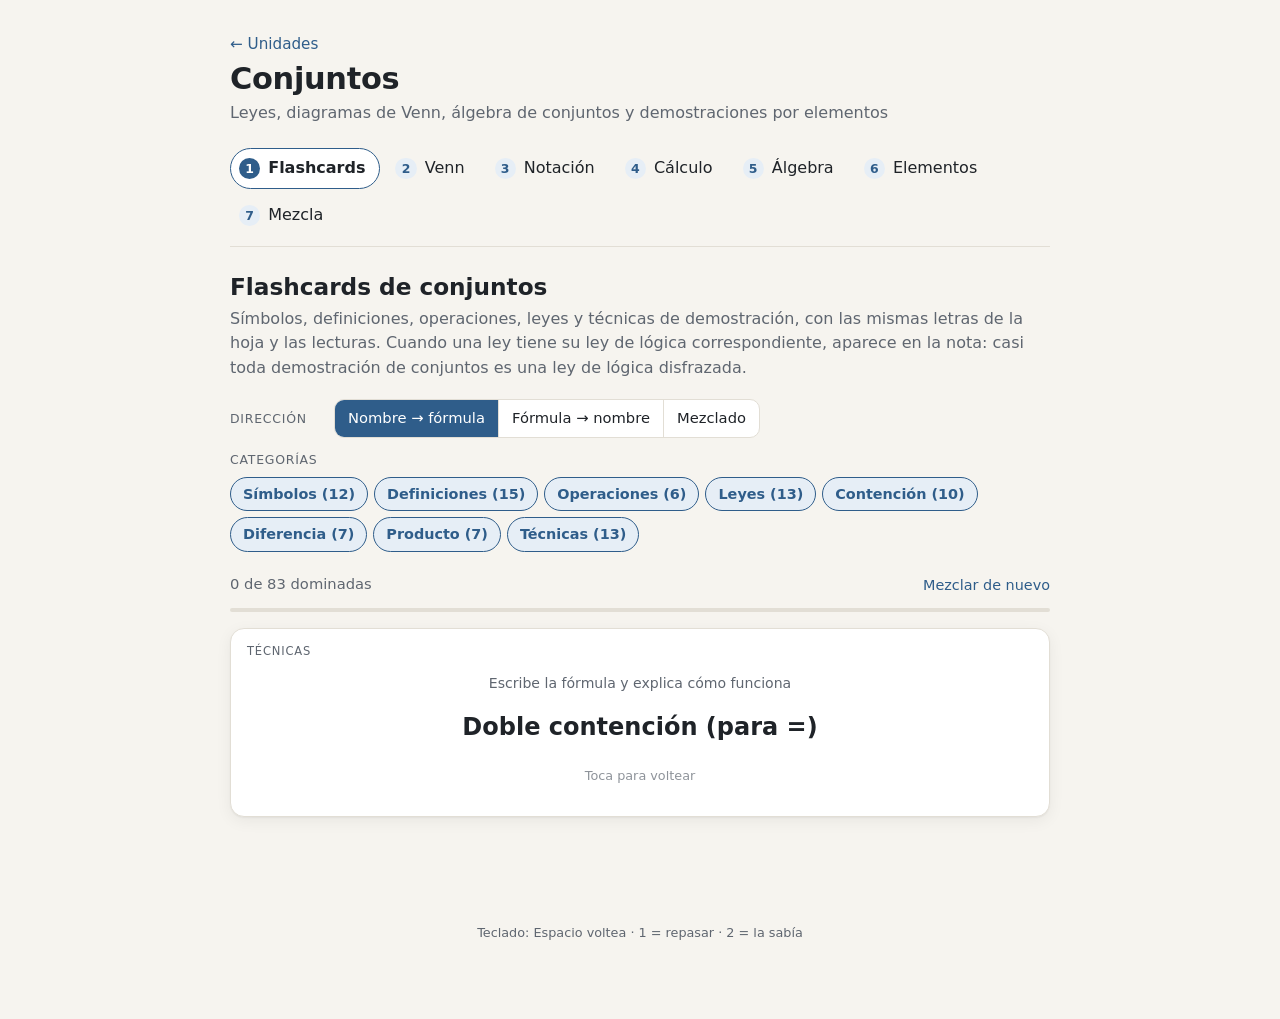
==== conjuntos/index.html @ 564791e5 "Conjuntos" ====
<!DOCTYPE html>
<html lang="es">
<head>
  <meta charset="utf-8">
  <meta name="viewport" content="width=device-width, initial-scale=1">
  <title>Conjuntos · Estudio de Matemáticas</title>
  <link rel="stylesheet" href="../assets/css/estilos.css">
  <link rel="stylesheet" href="../assets/css/extras.css">
</head>
<body>
  <header class="encabezado">
    <a class="volver" href="../">← Unidades</a>
    <h1>Conjuntos</h1>
    <p class="sub">Leyes, diagramas de Venn, álgebra de conjuntos y demostraciones por elementos</p>
  </header>
  <main id="app"></main>

  <!-- Núcleo y motores compartidos -->
  <script src="../assets/js/estudio.js"></script>
  <script src="../assets/js/tarjetas.js"></script>
  <script src="../assets/js/problemas.js"></script>
  <script src="../assets/js/conjuntos-expr.js"></script>
  <script src="../assets/js/venn.js"></script>

  <!-- Datos de esta unidad: el orden de los scripts es el orden de las pestañas -->
  <script>ESTUDIO.unidad({ id: 'conjuntos', titulo: 'Conjuntos' });</script>
  <script src="datos/flashcards.js"></script>
  <script src="datos/venn-ejercicios.js"></script>
  <script src="datos/notacion.js"></script>
  <script src="datos/calculo.js"></script>
  <script src="datos/algebra.js"></script>
  <script src="datos/elementos.js"></script>
  <script src="mezcla.js"></script>

  <script>ESTUDIO.iniciar();</script>
</body>
</html>
---- assets/css/estilos.css ----
:root {
  --fondo: #f6f4ef;
  --superficie: #ffffff;
  --tinta: #1f2328;
  --tenue: #5f6670;
  --borde: #e2ded5;
  --acento: #2f5d8a;
  --acento-suave: #e6eef6;
  --ok: #2e7d4f;
  --ok-suave: #e5f3ea;
  --aviso: #a3591b;
  --aviso-suave: #fbeee2;
  --sombra: 0 1px 2px rgb(0 0 0 / .05), 0 4px 16px rgb(0 0 0 / .06);
  --radio: 14px;
  --fuente: system-ui, -apple-system, "Segoe UI", Roboto, "Helvetica Neue", Arial, sans-serif;
  --fuente-formula: "Cambria Math", "STIX Two Math", "Latin Modern Math", "Cambria", "Georgia", "Segoe UI Symbol", serif;
}
@media (prefers-color-scheme: dark) {
  :root {
    --fondo: #16181c;
    --superficie: #1f2228;
    --tinta: #e8e6e1;
    --tenue: #9ba1aa;
    --borde: #33373f;
    --acento: #7fb0e0;
    --acento-suave: #24303d;
    --ok: #6fc995;
    --ok-suave: #1e3328;
    --aviso: #e8a46a;
    --aviso-suave: #3a2a1d;
    --sombra: 0 1px 2px rgb(0 0 0 / .3), 0 4px 16px rgb(0 0 0 / .3);
  }
}

* { box-sizing: border-box; }
body {
  margin: 0;
  background: var(--fondo);
  color: var(--tinta);
  font: 16px/1.55 var(--fuente);
}
main { max-width: 860px; margin: 0 auto; padding: 0 20px 64px; }
h1, h2, h3 { line-height: 1.2; }
button { font: inherit; color: inherit; }
.oculto { display: none !important; }

/* ---------- Encabezado ---------- */
.encabezado { max-width: 860px; margin: 0 auto; padding: 32px 20px 12px; }
.encabezado h1 { margin: 4px 0 4px; font-size: 1.9rem; letter-spacing: -.01em; }
.encabezado .sub { margin: 0; color: var(--tenue); }
.volver { color: var(--acento); text-decoration: none; font-size: .95rem; }
.volver:hover { text-decoration: underline; }

/* ---------- Inicio ---------- */
.unidades { list-style: none; padding: 0; margin: 20px 0; display: grid; gap: 12px; }
.unidad {
  display: flex; gap: 16px; align-items: center;
  padding: 18px 20px; border-radius: var(--radio);
  background: var(--superficie); border: 1px solid var(--borde); box-shadow: var(--sombra);
  color: inherit; text-decoration: none;
}
a.unidad:hover { border-color: var(--acento); }
.unidad strong { display: block; font-size: 1.15rem; }
.unidad small { color: var(--tenue); font-size: .92rem; }
.unidad.pendiente { opacity: .55; box-shadow: none; }
.num {
  flex: none; display: inline-grid; place-items: center;
  width: 2em; height: 2em; border-radius: 50%;
  background: var(--acento-suave); color: var(--acento); font-weight: 650; font-size: .85rem;
}

/* ---------- Pestañas ---------- */
.pestanas {
  position: sticky; top: 0; z-index: 5;
  display: flex; gap: 6px; overflow-x: auto; padding: 10px 0;
  background: var(--fondo); border-bottom: 1px solid var(--borde);
  scrollbar-width: thin;
}
@media (min-width: 700px) { .pestanas { flex-wrap: wrap; } }
.pestana {
  flex: none; display: flex; gap: 8px; align-items: center;
  padding: 7px 14px 7px 8px; border-radius: 999px; cursor: pointer;
  background: transparent; border: 1px solid transparent; white-space: nowrap;
}
.pestana .num { width: 1.7em; height: 1.7em; font-size: .78rem; }
.pestana:hover { background: var(--superficie); border-color: var(--borde); }
.pestana[aria-current="page"] { background: var(--superficie); border-color: var(--acento); font-weight: 600; }
.pestana[aria-current="page"] .num { background: var(--acento); color: var(--superficie); }

.panel h2 { margin: 26px 0 6px; font-size: 1.45rem; }
.descripcion { color: var(--tenue); margin: 0 0 18px; }

/* ---------- Controles de tarjetas ---------- */
.controles { display: grid; gap: 12px; margin-bottom: 18px; }
.control { display: flex; flex-wrap: wrap; gap: 8px 12px; align-items: center; }
.etiqueta { font-size: .78rem; text-transform: uppercase; letter-spacing: .06em; color: var(--tenue); min-width: 92px; }
.segmentado { display: inline-flex; border: 1px solid var(--borde); border-radius: 10px; overflow: hidden; background: var(--superficie); }
.seg { padding: 7px 13px; border: 0; background: transparent; cursor: pointer; font-size: .92rem; }
.seg + .seg { border-left: 1px solid var(--borde); }
.seg[aria-pressed="true"] { background: var(--acento); color: var(--superficie); }
.chips { display: flex; flex-wrap: wrap; gap: 6px; }
.chip {
  padding: 5px 12px; border-radius: 999px; cursor: pointer; font-size: .9rem;
  border: 1px solid var(--borde); background: var(--superficie); color: var(--tenue);
}
.chip[aria-pressed="true"] { border-color: var(--acento); background: var(--acento-suave); color: var(--acento); font-weight: 600; }

/* ---------- Progreso ---------- */
.progreso { display: flex; flex-wrap: wrap; gap: 6px 16px; align-items: center; font-size: .92rem; color: var(--tenue); }
.progreso > :last-child { margin-left: auto; }
.barra { height: 4px; border-radius: 4px; background: var(--borde); margin: 8px 0 16px; overflow: hidden; }
.barra > div { height: 100%; background: var(--acento); transition: width .25s; }
.etiqueta-origen { padding: 2px 10px; border-radius: 999px; background: var(--acento-suave); color: var(--acento); font-weight: 600; font-size: .82rem; }
.btn-texto { border: 0; background: none; color: var(--acento); cursor: pointer; padding: 4px 0; font-size: .9rem; }
.btn-texto:hover { text-decoration: underline; }

/* ---------- Tarjeta ---------- */
.zona-tarjeta { perspective: 1400px; }
.tarjeta {
  display: grid; width: 100%; min-height: 280px; padding: 0; border: 0; background: none;
  cursor: pointer; text-align: center;
  transform-style: preserve-3d; transition: transform .45s cubic-bezier(.2, .7, .2, 1);
}
.tarjeta.volteada { transform: rotateY(180deg); }
.cara {
  grid-area: 1 / 1; display: flex; flex-direction: column; justify-content: center; align-items: center; gap: 14px;
  padding: 44px 28px 30px; border-radius: var(--radio);
  background: var(--superficie); border: 1px solid var(--borde); box-shadow: var(--sombra);
  backface-visibility: hidden; -webkit-backface-visibility: hidden; position: relative;
}
.reverso { transform: rotateY(180deg); border-color: var(--acento); }
.cat {
  position: absolute; top: 14px; left: 16px;
  font-size: .72rem; text-transform: uppercase; letter-spacing: .07em; color: var(--tenue);
}
.indicacion { font-size: .88rem; color: var(--tenue); }
.nombre-grande { font-size: 1.5rem; font-weight: 650; }
.toca { font-size: .8rem; color: var(--tenue); opacity: .7; margin-top: 6px; }
.tarjeta:focus-visible { outline: none; }
.tarjeta:focus-visible .cara { outline: 3px solid var(--acento); outline-offset: 2px; }
@media (prefers-reduced-motion: reduce) { .tarjeta { transition: none; } }

/* ---------- Fórmulas ---------- */
.formula { font-family: var(--fuente-formula); }
.formula.grande { font-size: 1.45rem; line-height: 1.6; }
.formula.enunciado { text-align: center; padding: 10px 0; }
.formula-linea { font-family: var(--fuente-formula); }

/* ---------- Botones ---------- */
.acciones { display: flex; flex-wrap: wrap; gap: 10px; justify-content: center; margin: 18px 0; }
.btn {
  padding: 10px 18px; border-radius: 10px; cursor: pointer;
  border: 1px solid var(--borde); background: var(--superficie); font-weight: 550;
}
.btn:hover { border-color: var(--acento); }
.btn.primario { background: var(--acento); border-color: var(--acento); color: var(--superficie); }
.btn.sabia { background: var(--ok-suave); border-color: var(--ok); color: var(--ok); }
.btn.repasar { background: var(--aviso-suave); border-color: var(--aviso); color: var(--aviso); }
.ayuda-teclas { text-align: center; font-size: .8rem; color: var(--tenue); }
@media (hover: none) { .ayuda-teclas { display: none; } }

/* ---------- Problemas ---------- */
.instrucciones {
  background: var(--acento-suave); border-radius: var(--radio); padding: 12px 18px; margin-bottom: 18px;
}
.instrucciones summary { cursor: pointer; font-weight: 650; color: var(--acento); }
.instrucciones ul, .instrucciones ol { margin: 8px 0 2px; padding-left: 22px; }
.instrucciones li { margin: 4px 0; }
.problema {
  background: var(--superficie); border: 1px solid var(--borde); border-radius: var(--radio);
  box-shadow: var(--sombra); padding: 22px 26px;
}
.instruccion-corta { margin: 0 0 6px; font-size: .92rem; color: var(--tenue); font-style: italic; text-align: center; }
.narrativa p { margin: 0 0 6px; font-size: 1.08rem; }
.narrativa .conclusion { font-weight: 650; margin-top: 10px; }
.variables { margin-top: 16px; padding-top: 14px; border-top: 1px dashed var(--borde); }
.variables table { border-collapse: collapse; margin: 0 auto 10px; }
.variables td { padding: 3px 10px; }
.variables .var { font-family: var(--fuente-formula); font-weight: 700; font-size: 1.15rem; text-align: right; }
.variables .formula { text-align: center; }

.solucion {
  background: var(--superficie); border: 1px solid var(--acento); border-radius: var(--radio);
  padding: 18px 22px; margin-bottom: 12px;
}
.tecnica { margin-bottom: 10px; color: var(--tenue); }
.tecnica strong { color: var(--tinta); }
.tabla-scroll { overflow-x: auto; }
.demostracion { border-collapse: collapse; width: 100%; }
.demostracion td { padding: 5px 10px; vertical-align: top; }
.demostracion .n { color: var(--tenue); text-align: right; width: 2.5em; }
.demostracion .f { font-family: var(--fuente-formula); font-size: 1.12rem; white-space: nowrap; }
.demostracion .j { color: var(--tenue); font-size: .93rem; }
.demostracion .separador td { padding: 0; border-top: 1.5px dashed var(--tenue); height: 4px; }
.demostracion .sub .f { border-left: 3px solid var(--acento); padding-left: 16px; }
.demostracion .negacion .f, .demostracion .supuesto .f { color: var(--aviso); }
.qed { text-align: right; font-weight: 600; margin: 12px 0 0; }
.asignacion { display: flex; gap: 8px; flex-wrap: wrap; margin-bottom: 10px; }
.chip-valor { font-family: var(--fuente-formula); padding: 3px 12px; border-radius: 999px; background: var(--aviso-suave); color: var(--aviso); font-weight: 700; }
.evaluacion { font-family: var(--fuente-formula); font-size: 1.1rem; }
.evaluacion div:first-child { font-family: var(--fuente); font-size: .95rem; color: var(--tenue); }
.nota { background: var(--fondo); border-radius: 10px; padding: 10px 14px; margin: 14px 0 0; font-size: .94rem; color: var(--tinta); text-align: left; }
.cara .nota { max-width: 560px; }

/* ---------- Resumen ---------- */
.resumen {
  background: var(--superficie); border: 1px solid var(--borde); border-radius: var(--radio);
  box-shadow: var(--sombra); padding: 24px 28px; text-align: center;
}
.resumen ul { text-align: left; display: inline-block; margin: 0; }

@media (max-width: 560px) {
  .encabezado h1 { font-size: 1.5rem; }
  .problema, .solucion { padding: 16px; }
  .formula.grande { font-size: 1.2rem; }
  .cara { padding: 40px 16px 24px; }
  .etiqueta { min-width: 0; width: 100%; }
}
---- assets/css/extras.css ----
/* Estilos para lo nuevo de los motores: pista, renglones con conector, títulos de sección,
   verdadero/falso y diagramas de Venn. Se carga después de estilos.css; usa currentColor para
   adaptarse solo al modo claro y oscuro. */
:root {
  --venn-sombra: #4f7fe0;
  --venn-sobra: #e05252;
  --venn-falta: #e0a030;
  --venn-dif: #e0a030;
  --ok: #2f9e5b;
  --mal: #d64545;
}
@media (prefers-color-scheme: dark) {
  :root { --venn-sombra: #6f97ee; --venn-sobra: #f07070; --ok: #4cc27c; --mal: #f07070; }
}

/* ---------- Problemas ---------- */
.pedido { margin: 0 0 .25rem; font-weight: 600; opacity: .8; }
.pista {
  margin: .75rem 0 0; padding: .6rem .8rem; border-radius: 8px; line-height: 1.5;
  background: color-mix(in srgb, var(--venn-falta) 14%, transparent);
  border-left: 4px solid var(--venn-falta);
}
table.demostracion td.op { white-space: nowrap; text-align: center; font-weight: 700; padding-right: .5rem; opacity: .85; }
table.demostracion tr.titulo td {
  padding-top: .9rem; font-weight: 700; font-size: .95em;
  border-bottom: 1px solid color-mix(in srgb, currentColor 25%, transparent);
}
table.demostracion tr.titulo:first-child td { padding-top: .2rem; }
.veredicto { display: inline-block; margin: .4rem 0 .6rem; padding: .2rem .8rem; border-radius: 999px; font-weight: 700; }
.veredicto.si { background: color-mix(in srgb, var(--ok) 20%, transparent); color: var(--ok); }
.veredicto.no { background: color-mix(in srgb, var(--mal) 20%, transparent); color: var(--mal); }

/* ---------- Venn ---------- */
.venn-uno { display: flex; justify-content: center; margin: .75rem 0; }
.venn-uno svg { width: 100%; max-width: 420px; }
.venn-dos { display: grid; grid-template-columns: 1fr 1fr; gap: .75rem; margin: .75rem 0; }
.venn-dos figure { margin: 0; text-align: center; }
.venn-dos svg { width: 100%; }
.venn-dos figcaption { margin-top: .25rem; }
@media (max-width: 560px) { .venn-dos { grid-template-columns: 1fr; } }

svg.venn { display: block; height: auto; user-select: none; -webkit-user-select: none; }
svg.venn.interactivo { cursor: pointer; -webkit-tap-highlight-color: transparent; }
svg.venn .venn-universo { fill: color-mix(in srgb, currentColor 4%, transparent); stroke: currentColor; stroke-opacity: .55; stroke-width: 1.5; }
svg.venn .venn-lineas circle { fill: none; stroke: currentColor; stroke-width: 2; pointer-events: none; }
svg.venn .venn-etiquetas text { fill: currentColor; font-size: 18px; font-weight: 700; font-style: italic; pointer-events: none; }
svg.venn .region { pointer-events: none; }
svg.venn .region.sombreada { fill: var(--venn-sombra); fill-opacity: .55; }
svg.venn .region.sobra { fill: var(--venn-sobra); fill-opacity: .6; }
svg.venn .region.diferencia { fill: var(--venn-dif); fill-opacity: .7; }
svg.venn .venn-rayas-fondo { fill: color-mix(in srgb, var(--venn-falta) 18%, transparent); }
svg.venn .venn-rayas-linea { stroke: var(--venn-falta); stroke-width: 3; }

.venn-respuesta { margin-top: .5rem; }
.venn-mensaje { min-height: 1.5em; margin: .5rem 0; font-weight: 600; }
.venn-mensaje.ok { color: var(--ok); }
.venn-mensaje.mal { color: var(--mal); }
.formula-linea { font-family: inherit; white-space: nowrap; }

/* Valores de un contraejemplo (A = {1}, B = Ø …) */
.asignacion { display: flex; flex-wrap: wrap; gap: .4rem; margin: .4rem 0 .6rem; }
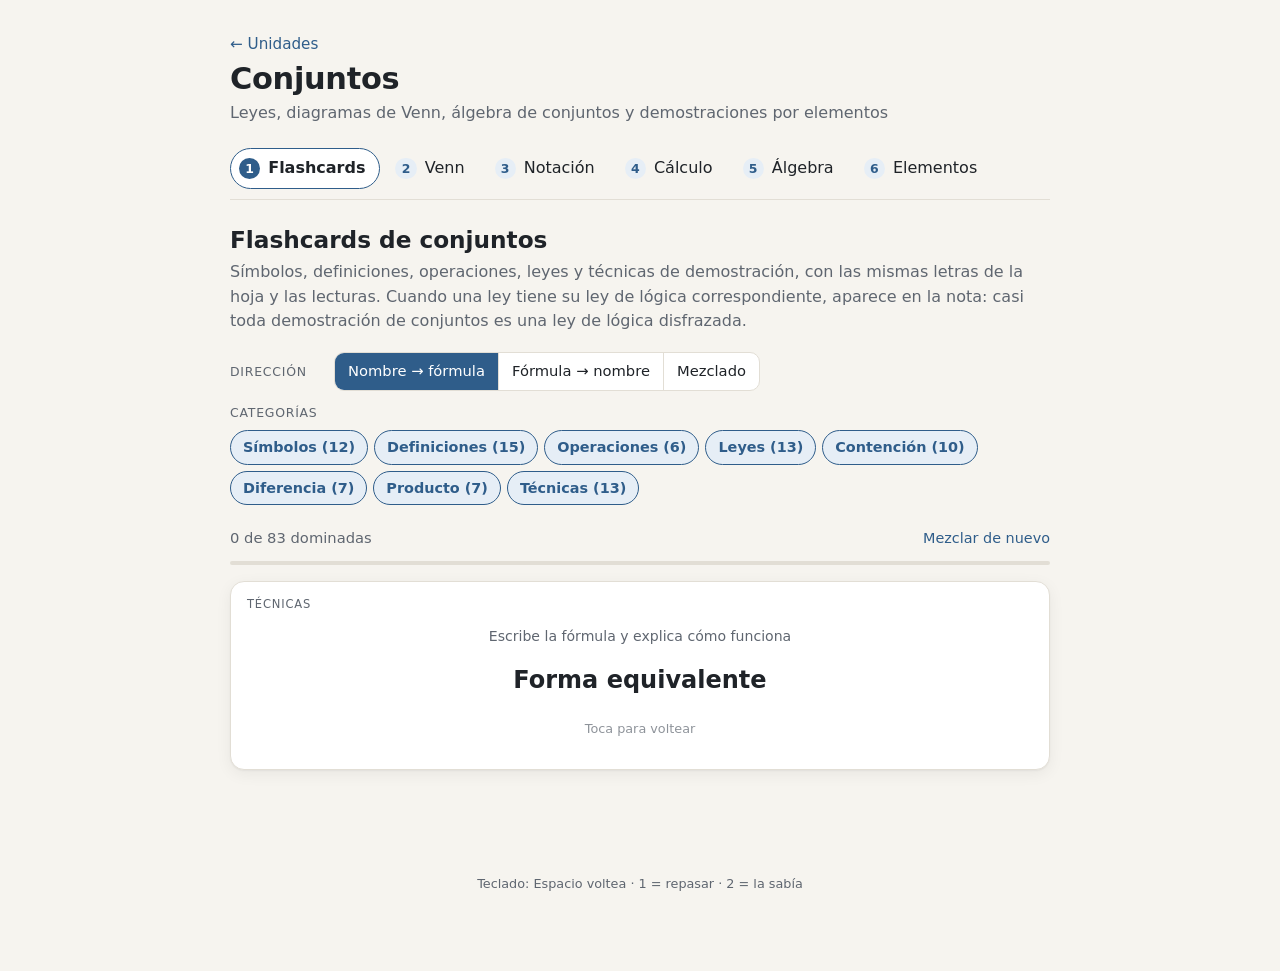
==== commit 4d6f9b97: "Edits" ====
--- a/conjuntos/index.html
+++ b/conjuntos/index.html
@@ -30,7 +30,6 @@
   <script src="datos/calculo.js"></script>
   <script src="datos/algebra.js"></script>
   <script src="datos/elementos.js"></script>
-  <script src="mezcla.js"></script>
 
   <script>ESTUDIO.iniciar();</script>
 </body>
